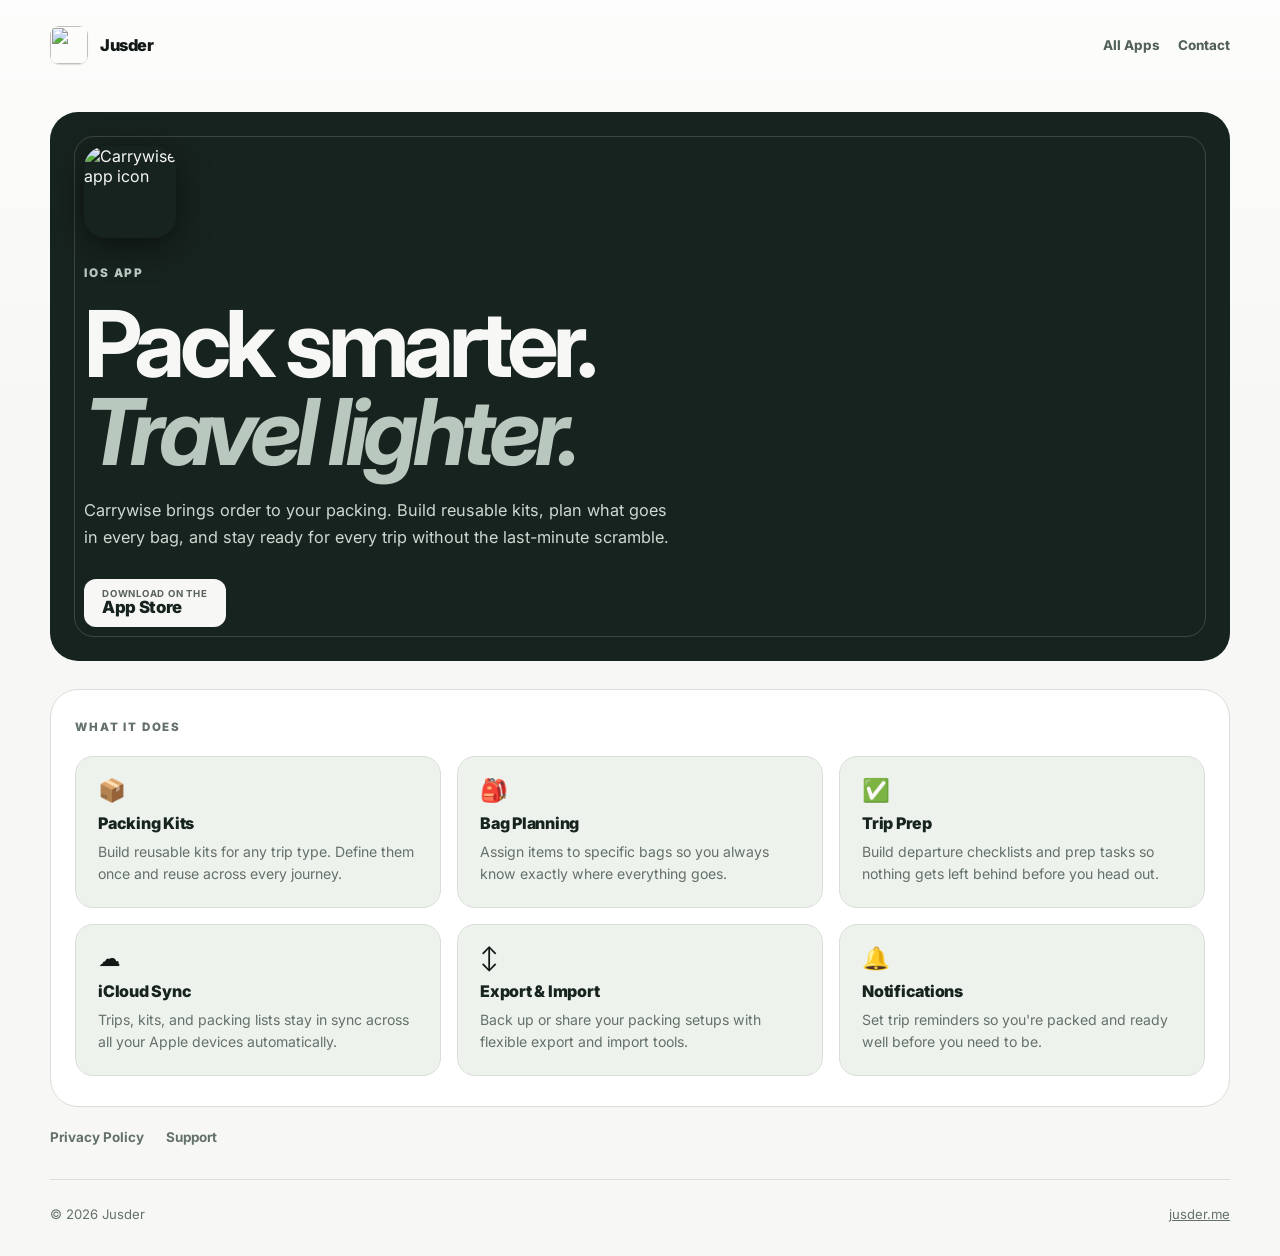
==== apps/carrywise/index.html @ 9c5a7ef6 "Port all app + privacy sub-pages to sage palette via shared CSS Each page now reads its design token" ====
<!DOCTYPE html>
<html lang="en">
<head>
  <meta charset="UTF-8" />
  <link rel="icon" type="image/png" href="/apps/carrywise/icon.png" />
  <meta name="viewport" content="width=device-width, initial-scale=1.0" />
  <title>Carrywise – Pack smarter. Travel lighter.</title>
  <meta name="description" content="Carrywise brings order to your packing. Build reusable kits, plan what goes in every bag, and stay ready for every trip." />
  <meta property="og:title" content="Carrywise – Pack smarter. Travel lighter." />
  <meta property="og:description" content="Reusable packing kits, bag planning, and trip prep without the last-minute scramble." />
  <meta property="og:image" content="https://jusder.me/apps/carrywise/icon.png" />
  <link rel="preconnect" href="https://fonts.googleapis.com">
  <link href="https://fonts.googleapis.com/css2?family=Inter:wght@400;500;700;850;900&display=swap" rel="stylesheet">
  <link rel="stylesheet" href="/assets/site.css" />
</head>
<body>
  <div class="page">
    <header class="site-nav">
      <a class="brand" href="/">
        <img src="/assets/jusder-logo.png" alt="" />
        Jusder
      </a>
      <nav class="nav-links">
        <a href="/#apps">All Apps</a>
        <a href="mailto:hello@jusder.me">Contact</a>
      </nav>
    </header>

    <main>
      <section class="app-hero">
        <img class="app-hero-icon" src="/apps/carrywise/icon.png" alt="Carrywise app icon" />
        <p class="eyebrow">iOS App</p>
        <h1>Pack smarter.<br><em>Travel lighter.</em></h1>
        <p class="tagline">Carrywise brings order to your packing. Build reusable kits, plan what goes in every bag, and stay ready for every trip without the last-minute scramble.</p>
        <div class="badges">
          <a class="badge-store" href="https://apps.apple.com/us/app/carrywise-packing/id6765737503" target="_blank" rel="noopener">
            <div class="badge-store-label">
              <span class="badge-store-sub">Download on the</span>
              <span class="badge-store-name">App Store</span>
            </div>
          </a>
        </div>
      </section>

      <section class="features" aria-labelledby="features-title">
        <p class="features-label" id="features-title">What it does</p>
        <div class="feature-grid">
          <div class="feature">
            <span class="feature-icon">&#128230;</span>
            <h3>Packing Kits</h3>
            <p>Build reusable kits for any trip type. Define them once and reuse across every journey.</p>
          </div>
          <div class="feature">
            <span class="feature-icon">&#127890;</span>
            <h3>Bag Planning</h3>
            <p>Assign items to specific bags so you always know exactly where everything goes.</p>
          </div>
          <div class="feature">
            <span class="feature-icon">&#9989;</span>
            <h3>Trip Prep</h3>
            <p>Build departure checklists and prep tasks so nothing gets left behind before you head out.</p>
          </div>
          <div class="feature">
            <span class="feature-icon">&#9729;</span>
            <h3>iCloud Sync</h3>
            <p>Trips, kits, and packing lists stay in sync across all your Apple devices automatically.</p>
          </div>
          <div class="feature">
            <span class="feature-icon">&#8597;</span>
            <h3>Export &amp; Import</h3>
            <p>Back up or share your packing setups with flexible export and import tools.</p>
          </div>
          <div class="feature">
            <span class="feature-icon">&#128276;</span>
            <h3>Notifications</h3>
            <p>Set trip reminders so you're packed and ready well before you need to be.</p>
          </div>
        </div>
      </section>

      <div class="app-links">
        <a href="/apps/carrywise/privacy/">Privacy Policy</a>
        <a href="/apps/carrywise/support/">Support</a>
      </div>
    </main>

    <footer class="footer">
      <span>© 2026 Jusder</span>
      <a href="/">jusder.me</a>
    </footer>
  </div>
</body>
</html>
---- assets/site.css ----
/* ============================================================
 * Jusder site — shared stylesheet for index + all sub-pages.
 * Sage cream palette, generous radii, Inter type.
 * Tokens at :root; component styles below.
 * ============================================================ */

*, *::before, *::after { box-sizing: border-box; margin: 0; padding: 0; }

:root {
  --bg: #f7f8f5;
  --ink: #111816;
  --panel: #ffffff;
  --deep: #17231f;
  --muted: #64716a;
  --line: #d9ded8;
  --soft: #eef2ec;
  --accent-coming: #2d5641;
  --accent-coming-bg: #e3ede4;
  --accent-coming-line: #c6d6c5;
}

html { background: var(--bg); color: var(--ink); }
body {
  min-height: 100vh;
  background:
    linear-gradient(180deg, rgba(255,255,255,0.68), rgba(247,248,245,0) 420px),
    var(--bg);
  color: var(--ink);
  font-family: Inter, ui-sans-serif, system-ui, -apple-system, BlinkMacSystemFont, "Segoe UI", sans-serif;
  letter-spacing: 0;
}

a { color: inherit; }
img { display: block; max-width: 100%; }

/* ---------- Page shell ---------- */

.page {
  width: min(1180px, calc(100% - 48px));
  min-height: 100vh;
  margin: 0 auto;
  display: grid;
  grid-template-rows: auto 1fr auto;
  gap: 34px;
  padding: 26px 0 34px;
}

.site-nav,
.footer {
  display: flex;
  align-items: center;
  justify-content: space-between;
  gap: 20px;
}

.brand {
  display: inline-flex;
  align-items: center;
  gap: 12px;
  color: var(--ink);
  text-decoration: none;
  font-size: 1.02rem;
  font-weight: 850;
  letter-spacing: -0.03em;
}
.brand img {
  width: 38px;
  height: 38px;
  border-radius: 9px;
  box-shadow: 0 1px 1px rgba(0,0,0,0.12);
}

.nav-links,
.footer-links {
  display: flex;
  align-items: center;
  gap: 18px;
  color: #526059;
  font-size: 0.84rem;
  font-weight: 750;
}
.nav-links a,
.footer-links a {
  text-decoration: none;
  transition: color 0.18s ease;
}
.nav-links a:hover,
.footer-links a:hover { color: var(--deep); }

/* ---------- Homepage hero (2-column) ---------- */

.hero {
  display: grid;
  grid-template-columns: minmax(0, 1fr) minmax(280px, 420px);
  gap: 34px;
  align-items: stretch;
  margin-top: 14px;
}
.hero-main {
  min-height: 470px;
  display: grid;
  align-content: end;
  padding: 34px;
  background: var(--deep);
  color: var(--bg);
  border-radius: 28px;
  overflow: hidden;
  position: relative;
}
.hero-main::before {
  content: "";
  position: absolute;
  inset: 24px;
  border: 1px solid rgba(255,255,255,0.16);
  border-radius: 20px;
  pointer-events: none;
}
.eyebrow {
  position: relative;
  z-index: 1;
  margin-bottom: 20px;
  color: #b9c8bf;
  font-size: 0.74rem;
  font-weight: 850;
  letter-spacing: 0.16em;
  text-transform: uppercase;
}
.hero-main h1 {
  position: relative;
  z-index: 1;
  max-width: 780px;
  font-size: clamp(3.1rem, 8.4vw, 7.8rem);
  line-height: 0.9;
  letter-spacing: -0.075em;
}
.hero-main .tagline {
  position: relative;
  z-index: 1;
  max-width: 560px;
  margin-top: 24px;
  color: #ced8d1;
  line-height: 1.65;
  font-size: 1rem;
}
.hero-side {
  padding: 22px;
  border: 1px solid var(--line);
  border-radius: 28px;
  background: var(--panel);
  display: grid;
  grid-template-rows: auto 1fr auto;
  gap: 20px;
}
.icon-stack {
  display: grid;
  grid-template-columns: repeat(4, 1fr);
  gap: 10px;
}
.icon-stack img {
  width: 100%;
  aspect-ratio: 1;
  border-radius: 20px;
  object-fit: cover;
  box-shadow: 0 1px 1px rgba(0,0,0,0.12);
}
.hero-side h2 {
  max-width: 340px;
  font-size: clamp(1.6rem, 3vw, 2.4rem);
  line-height: 1;
  letter-spacing: -0.055em;
}
.hero-side p {
  margin-top: 14px;
  color: var(--muted);
  line-height: 1.55;
}
.side-link {
  display: inline-flex;
  align-items: center;
  justify-content: center;
  min-height: 42px;
  padding: 0 14px;
  border: 1px solid var(--deep);
  border-radius: 999px;
  color: var(--deep);
  font-size: 0.78rem;
  font-weight: 850;
  letter-spacing: 0.08em;
  text-decoration: none;
  text-transform: uppercase;
  transition: background 0.18s ease, color 0.18s ease;
}
.side-link:hover {
  background: var(--deep);
  color: var(--bg);
}

/* ---------- Apps list (homepage) ---------- */

.apps {
  display: grid;
  grid-template-columns: repeat(2, minmax(0, 1fr));
  gap: 12px;
  margin-top: 28px;
}
.app-row {
  min-height: 124px;
  padding: 16px;
  border: 1px solid var(--line);
  border-radius: 18px;
  background: var(--panel);
  display: grid;
  grid-template-columns: auto minmax(0, 1fr) auto;
  align-items: center;
  gap: 16px;
  color: var(--ink);
  text-decoration: none;
  position: relative;
  overflow: hidden;
  transition: transform 0.18s ease, border-color 0.18s ease, box-shadow 0.18s ease, background 0.18s ease;
}
.app-row::after {
  content: "->";
  position: absolute;
  right: 16px;
  bottom: 14px;
  width: 32px;
  height: 32px;
  border: 1px solid var(--deep);
  border-radius: 50%;
  display: grid;
  place-items: center;
  color: var(--deep);
  font-size: 0.78rem;
  font-weight: 900;
  opacity: 0;
  transform: translateX(-6px);
  transition: opacity 0.18s ease, transform 0.18s ease;
}
.app-row:hover {
  transform: translateY(-3px);
  border-color: var(--deep);
  background: #fbfcf8;
  box-shadow: 0 16px 34px rgba(23, 35, 31, 0.1);
}
.app-row:hover::after {
  opacity: 1;
  transform: translateX(0);
}
.app-icon {
  width: 58px;
  height: 58px;
  border-radius: 15px;
  object-fit: cover;
  box-shadow: 0 1px 1px rgba(0,0,0,0.12);
  transition: transform 0.18s ease;
}
.app-row:hover .app-icon { transform: scale(1.06); }
.app-title {
  display: block;
  margin-bottom: 4px;
  font-size: 1rem;
  font-weight: 850;
  letter-spacing: -0.02em;
  transition: color 0.18s ease;
}
.app-row:hover .app-title { color: var(--deep); }
.app-copy {
  display: block;
  max-width: 520px;
  color: var(--muted);
  font-size: 0.86rem;
  line-height: 1.45;
}
.app-type {
  align-self: start;
  border: 1px solid var(--line);
  border-radius: 999px;
  padding: 6px 9px;
  color: #526059;
  font-size: 0.68rem;
  font-weight: 850;
  letter-spacing: 0.1em;
  text-transform: uppercase;
  white-space: nowrap;
}
/* Highlight for apps not yet released — sage-tinted to read as gentle. */
.app-type.coming {
  color: var(--accent-coming);
  background: var(--accent-coming-bg);
  border-color: var(--accent-coming-line);
}

/* ---------- Sub-page hero (single-column dark card) ---------- */

.app-hero {
  min-height: 380px;
  display: grid;
  align-content: end;
  padding: 34px;
  background: var(--deep);
  color: var(--bg);
  border-radius: 28px;
  overflow: hidden;
  position: relative;
  margin-top: 14px;
}
.app-hero::before {
  content: "";
  position: absolute;
  inset: 24px;
  border: 1px solid rgba(255,255,255,0.16);
  border-radius: 20px;
  pointer-events: none;
}
.app-hero-icon {
  position: relative;
  z-index: 1;
  width: 92px;
  height: 92px;
  border-radius: 22px;
  margin-bottom: 28px;
  box-shadow: 0 8px 32px rgba(0,0,0,0.5);
}
.app-hero h1 {
  position: relative;
  z-index: 1;
  max-width: 780px;
  font-size: clamp(2.6rem, 7.2vw, 5.8rem);
  line-height: 0.95;
  letter-spacing: -0.06em;
}
.app-hero h1 em {
  font-style: italic;
  color: #b9c8bf;
}
.app-hero .tagline {
  position: relative;
  z-index: 1;
  max-width: 600px;
  margin-top: 22px;
  color: #ced8d1;
  line-height: 1.65;
  font-size: 1.02rem;
}

/* Status pills and store badges (sub-page hero) */
.badges {
  position: relative;
  z-index: 1;
  display: flex;
  flex-wrap: wrap;
  gap: 10px;
  margin-top: 28px;
}
.pill {
  display: inline-flex;
  align-items: center;
  padding: 8px 14px;
  border-radius: 999px;
  border: 1px solid rgba(255,255,255,0.18);
  color: #ced8d1;
  font-size: 0.72rem;
  font-weight: 800;
  letter-spacing: 0.1em;
  text-transform: uppercase;
}
.pill.accent {
  color: var(--accent-coming);
  background: var(--accent-coming-bg);
  border-color: var(--accent-coming-line);
}
.badge-store {
  display: inline-flex;
  align-items: center;
  gap: 0;
  background: var(--bg);
  color: var(--deep);
  padding: 10px 18px;
  border-radius: 12px;
  text-decoration: none;
  transition: transform 0.18s ease;
}
.badge-store:hover { transform: translateY(-1px); }
.badge-store-label {
  display: flex;
  flex-direction: column;
  align-items: flex-start;
  line-height: 1.05;
}
.badge-store-sub {
  font-size: 0.6rem;
  font-weight: 700;
  letter-spacing: 0.08em;
  text-transform: uppercase;
  opacity: 0.7;
}
.badge-store-name {
  font-size: 1.05rem;
  font-weight: 850;
  letter-spacing: -0.02em;
}
.badge-try {
  display: inline-flex;
  align-items: center;
  padding: 10px 16px;
  border-radius: 999px;
  background: var(--bg);
  color: var(--deep);
  font-size: 0.78rem;
  font-weight: 850;
  letter-spacing: 0.04em;
  text-decoration: none;
  transition: transform 0.18s ease;
}
.badge-try:hover { transform: translateY(-1px); }
.badge-coming {
  display: inline-flex;
  align-items: center;
  padding: 8px 14px;
  border-radius: 999px;
  background: rgba(227, 237, 228, 0.18);
  color: #d8e7dc;
  border: 1px solid rgba(198, 214, 197, 0.35);
  font-size: 0.72rem;
  font-weight: 800;
  letter-spacing: 0.1em;
  text-transform: uppercase;
}

/* ---------- Features section ---------- */

.features {
  margin-top: 28px;
  padding: 30px 24px;
  border: 1px solid var(--line);
  border-radius: 28px;
  background: var(--panel);
}
.features-label {
  font-size: 0.72rem;
  font-weight: 850;
  letter-spacing: 0.16em;
  text-transform: uppercase;
  color: var(--muted);
  margin-bottom: 22px;
}
.feature-grid {
  display: grid;
  grid-template-columns: repeat(3, minmax(0, 1fr));
  gap: 16px;
}
.feature {
  padding: 22px;
  border: 1px solid var(--line);
  border-radius: 18px;
  background: var(--soft);
  transition: transform 0.18s ease, border-color 0.18s ease, background 0.18s ease;
}
.feature:hover {
  transform: translateY(-2px);
  border-color: var(--deep);
  background: #f5f8f3;
}
.feature-icon {
  display: inline-block;
  font-size: 1.4rem;
  margin-bottom: 12px;
  line-height: 1;
}
.feature h2,
.feature h3 {
  font-size: 1rem;
  font-weight: 850;
  letter-spacing: -0.015em;
  color: var(--deep);
  margin-bottom: 8px;
}
.feature p {
  color: var(--muted);
  font-size: 0.88rem;
  line-height: 1.55;
}

/* ---------- Note callout (sub-page) ---------- */

.note {
  margin-top: 24px;
  padding: 24px 26px;
  background: var(--soft);
  border: 1px solid var(--line);
  border-radius: 18px;
  color: var(--muted);
  font-size: 0.92rem;
  line-height: 1.65;
}
.note strong { color: var(--ink); }

/* ---------- Sub-page links footer row ---------- */

.app-links {
  margin-top: 22px;
  display: flex;
  flex-wrap: wrap;
  gap: 22px;
  color: var(--muted);
  font-size: 0.84rem;
  font-weight: 700;
}
.app-links a {
  text-decoration: none;
  color: var(--muted);
  transition: color 0.18s ease;
}
.app-links a:hover { color: var(--deep); }

/* ---------- Footer ---------- */

.footer {
  padding-top: 26px;
  border-top: 1px solid var(--line);
  color: var(--muted);
  font-size: 0.82rem;
}
.social-link {
  display: inline-flex;
  align-items: center;
  gap: 7px;
}
.social-avatar {
  width: 22px;
  height: 22px;
  border-radius: 50%;
  box-shadow: 0 0 0 1px rgba(0,0,0,0.08);
}

/* ---------- Prose / privacy ---------- */

.prose {
  max-width: 760px;
  margin: 14px auto 0;
  padding: 36px 32px;
  background: var(--panel);
  border: 1px solid var(--line);
  border-radius: 24px;
  color: var(--ink);
  line-height: 1.7;
}
.prose h1 {
  font-size: clamp(2rem, 5vw, 3rem);
  line-height: 1.05;
  letter-spacing: -0.04em;
  margin-bottom: 14px;
}
.prose h2 {
  margin-top: 28px;
  margin-bottom: 10px;
  font-size: 1.2rem;
  letter-spacing: -0.02em;
  color: var(--deep);
}
.prose p {
  margin-bottom: 14px;
  color: var(--muted);
  font-size: 0.95rem;
}
.prose ul {
  margin: 8px 0 18px 22px;
  color: var(--muted);
}
.prose ul li {
  margin-bottom: 6px;
  font-size: 0.95rem;
}
.prose a { color: var(--deep); }
.prose .eyebrow {
  color: var(--muted);
  font-size: 0.72rem;
  font-weight: 850;
  letter-spacing: 0.16em;
  text-transform: uppercase;
  margin-bottom: 10px;
}
.prose .meta {
  color: var(--muted);
  font-size: 0.82rem;
  margin: 8px 0 26px;
  padding-bottom: 22px;
  border-bottom: 1px solid var(--line);
}
.prose .intro {
  font-size: 1.02rem;
  color: var(--ink);
  margin-bottom: 22px;
}
.prose strong { color: var(--ink); font-weight: 800; }

/* ---------- Responsive ---------- */

@media (max-width: 980px) {
  .page { width: min(100% - 40px, 760px); }
  .hero { grid-template-columns: 1fr; }
  .hero-main { min-height: 390px; }
  .apps { grid-template-columns: 1fr; }
  .feature-grid { grid-template-columns: repeat(2, minmax(0, 1fr)); }
}

@media (max-width: 640px) {
  .page {
    width: min(100% - 32px, 520px);
    padding-top: 20px;
  }
  .site-nav,
  .footer {
    align-items: flex-start;
    flex-direction: column;
  }
  .nav-links,
  .footer-links {
    flex-wrap: wrap;
    gap: 12px 16px;
  }
  .hero-main,
  .app-hero {
    min-height: 360px;
    padding: 26px;
    border-radius: 22px;
  }
  .hero-main::before,
  .app-hero::before {
    inset: 16px;
    border-radius: 16px;
  }
  .hero-side { border-radius: 22px; }
  .app-row {
    min-height: 132px;
    grid-template-columns: auto minmax(0, 1fr);
  }
  .app-type {
    grid-column: 1 / -1;
    justify-self: start;
  }
  .features { padding: 24px 18px; }
  .feature-grid { grid-template-columns: 1fr; }
  .app-hero-icon { width: 78px; height: 78px; margin-bottom: 22px; }
}
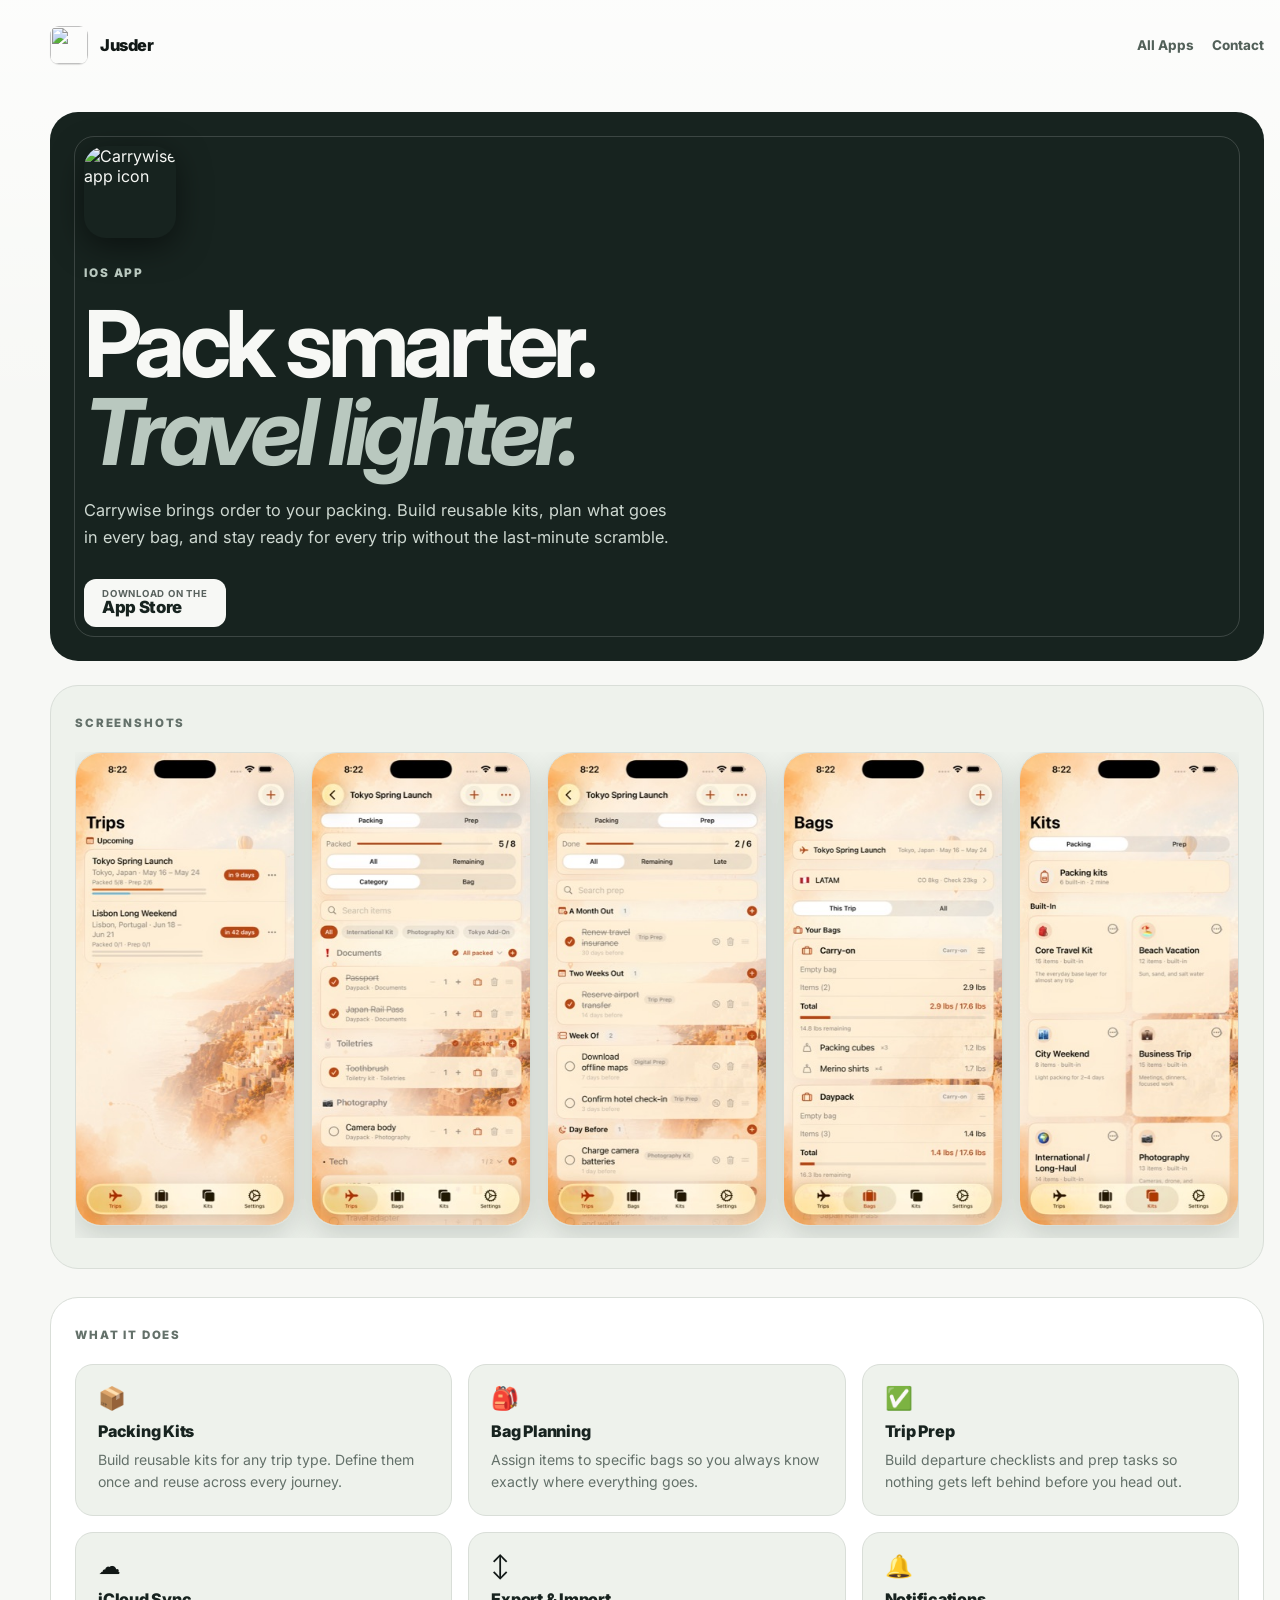
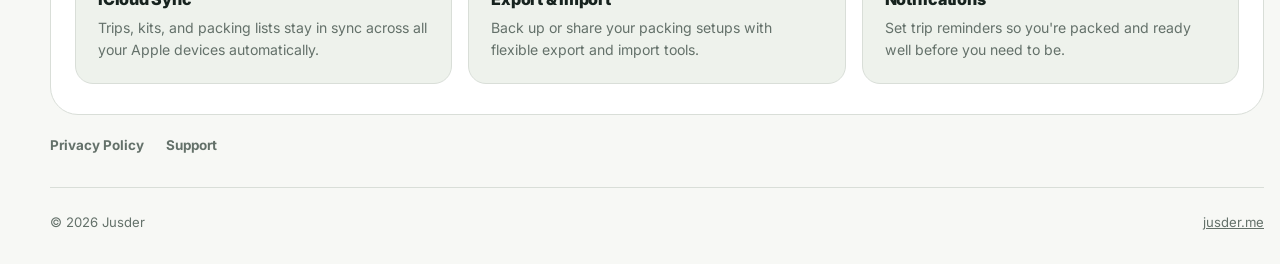
==== commit 177efaee: "Add product screenshots to sub-pages - New .screenshots section sits between hero and features on ea" ====
--- a/apps/carrywise/index.html
+++ b/apps/carrywise/index.html
@@ -39,6 +39,17 @@
               <span class="badge-store-name">App Store</span>
             </div>
           </a>
+        </div>
+      </section>
+
+      <section class="screenshots" aria-label="Screenshots">
+        <p class="screenshots-label">Screenshots</p>
+        <div class="shots-strip">
+          <img src="/apps/carrywise/screenshots/01-trips.jpg" alt="Trips list" />
+          <img src="/apps/carrywise/screenshots/02-packing.jpg" alt="Packing list" />
+          <img src="/apps/carrywise/screenshots/03-prep.jpg" alt="Trip prep checklist" />
+          <img src="/apps/carrywise/screenshots/04-bags.jpg" alt="Bag organization" />
+          <img src="/apps/carrywise/screenshots/05-kits.jpg" alt="Reusable kits" />
         </div>
       </section>
 
--- a/assets/site.css
+++ b/assets/site.css
@@ -480,6 +480,83 @@
   color: var(--muted);
   font-size: 0.88rem;
   line-height: 1.55;
+}
+
+/* ---------- Screenshots ---------- */
+
+.screenshots {
+  margin-top: 24px;
+  padding: 30px 24px;
+  border: 1px solid var(--line);
+  border-radius: 28px;
+  background: var(--soft);
+}
+.screenshots-label {
+  font-size: 0.72rem;
+  font-weight: 850;
+  letter-spacing: 0.16em;
+  text-transform: uppercase;
+  color: var(--muted);
+  margin-bottom: 22px;
+}
+
+/* iPhone screenshots — horizontal scroll, tall portrait. */
+.shots-strip {
+  display: grid;
+  grid-auto-flow: column;
+  grid-auto-columns: minmax(220px, 240px);
+  gap: 16px;
+  overflow-x: auto;
+  padding-bottom: 12px;
+  scrollbar-width: thin;
+  /* Center the row when the strip is narrow enough to fit without scroll.
+     6+ shots will still horizontally scroll left-aligned; 5-or-fewer
+     center within the container. */
+  justify-content: center;
+}
+.shots-strip::-webkit-scrollbar { height: 8px; }
+.shots-strip::-webkit-scrollbar-track { background: transparent; }
+.shots-strip::-webkit-scrollbar-thumb {
+  background: var(--line);
+  border-radius: 10px;
+}
+.shots-strip img {
+  width: 100%;
+  height: auto;
+  border-radius: 26px;
+  box-shadow: 0 12px 28px rgba(23, 35, 31, 0.16);
+  border: 1px solid var(--line);
+}
+
+/* Web app screenshot — single large landscape with chrome-style frame. */
+.shot-web {
+  background: var(--panel);
+  border: 1px solid var(--line);
+  border-radius: 18px;
+  overflow: hidden;
+  box-shadow: 0 16px 34px rgba(23, 35, 31, 0.12);
+}
+.shot-web-chrome {
+  display: flex;
+  align-items: center;
+  gap: 6px;
+  padding: 9px 14px;
+  background: var(--soft);
+  border-bottom: 1px solid var(--line);
+}
+.shot-web-chrome span {
+  width: 10px;
+  height: 10px;
+  border-radius: 50%;
+  background: var(--line);
+}
+.shot-web-chrome span:nth-child(1) { background: #e88a85; }
+.shot-web-chrome span:nth-child(2) { background: #e9c66a; }
+.shot-web-chrome span:nth-child(3) { background: #7fb78a; }
+.shot-web img {
+  width: 100%;
+  height: auto;
+  display: block;
 }
 
 /* ---------- Note callout (sub-page) ---------- */
